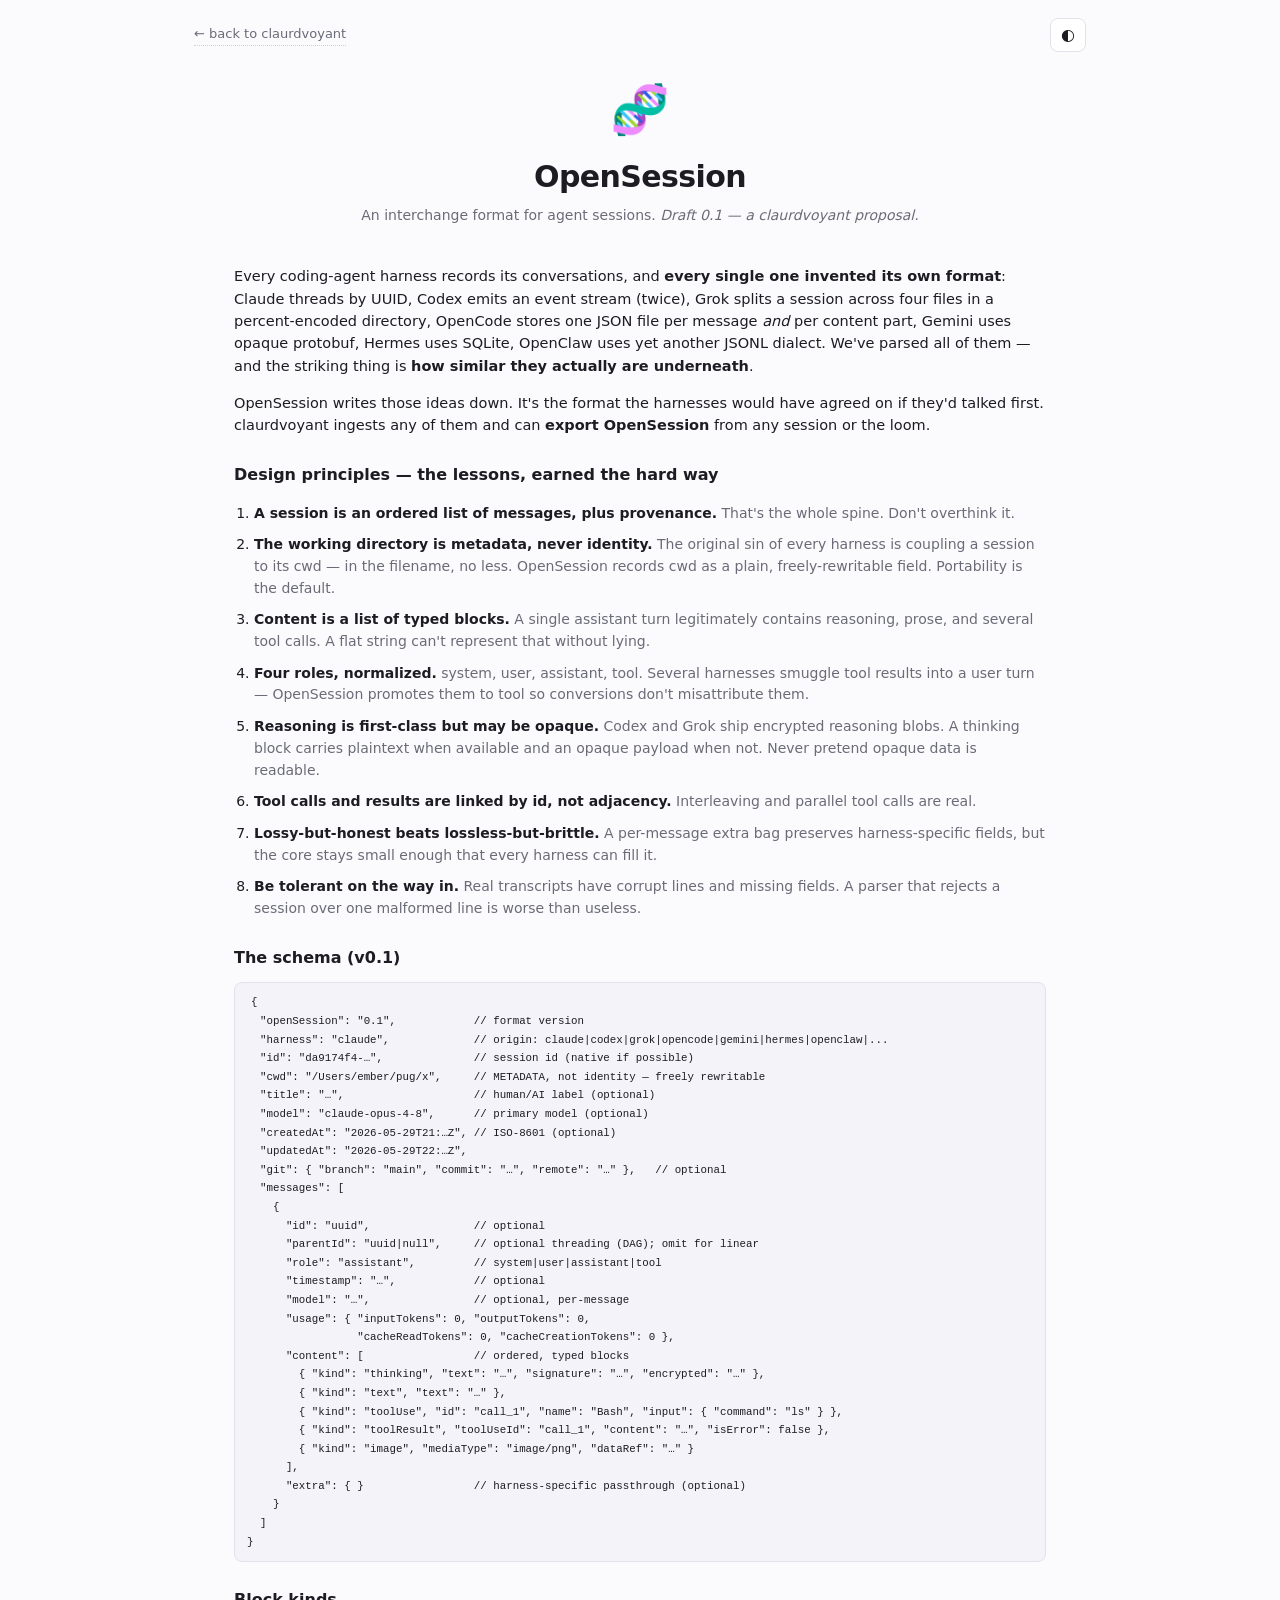
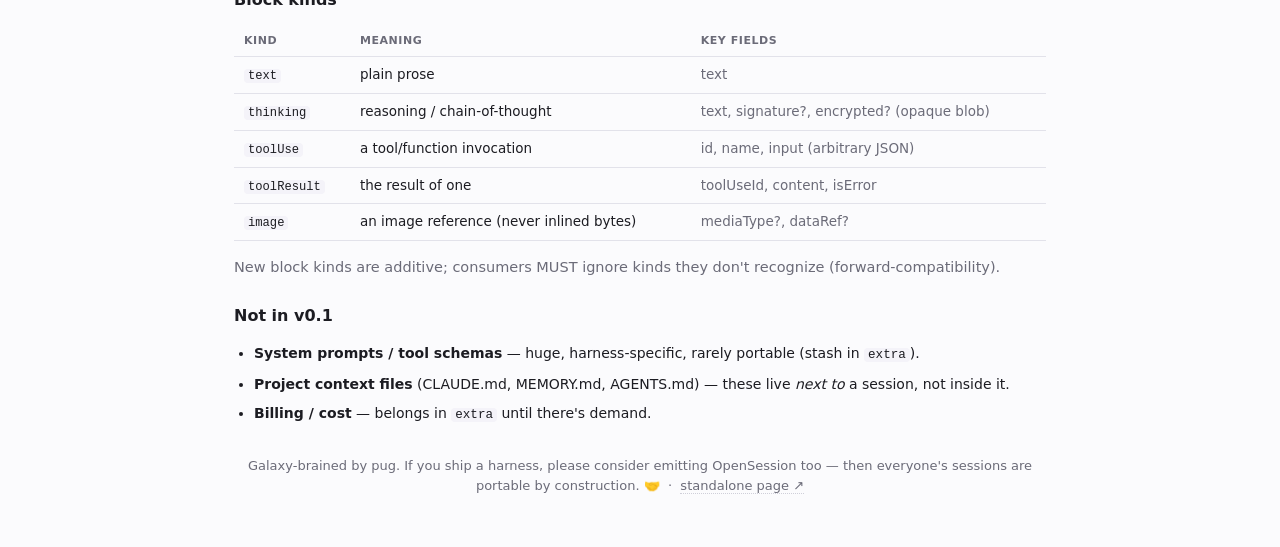
==== web/openSession.html @ a539dcb7 "feat: 13→ adapters (Kimi/Qwen/LM Studio), splice/loom, port-bulletproofing, board coordination, web " ====
<!doctype html>
<html lang="en" data-theme="auto">
<head>
  <meta charset="utf-8" />
  <meta name="viewport" content="width=device-width, initial-scale=1" />
  <title>OpenSession — an interchange format for agent sessions</title>
  <meta name="description" content="OpenSession: the format coding-agent harnesses would have agreed on if they'd talked first. A claurdvoyant proposal." />
  <link rel="stylesheet" href="./styles.css" />
  <link rel="icon" href="data:image/svg+xml,%3Csvg xmlns='http://www.w3.org/2000/svg' viewBox='0 0 100 100'%3E%3Ctext y='.9em' font-size='90'%3E%F0%9F%A7%AC%3C/text%3E%3C/svg%3E" />
  <style>
    body { padding: 0 16px; }
    .os-wrap { max-width: 900px; margin: 0 auto; }
    .os-nav { display: flex; align-items: center; justify-content: space-between; padding: 18px 4px 4px; }
    .os-nav a { color: var(--fg-muted); text-decoration: none; font-size: 13px; border-bottom: 1px dotted var(--border-strong); }
    .os-nav a:hover { color: var(--fg); }
  </style>
</head>
<body>
  <div class="os-wrap">
    <nav class="os-nav">
      <a href="./index.html">← back to claurdvoyant</a>
      <button type="button" class="theme-toggle" title="Toggle light / dark" aria-label="Toggle theme">◐</button>
    </nav>
    <cv-opensession></cv-opensession>
  </div>

  <script type="module">
    import "./components/cv-opensession.js";
    // Lightweight theme toggle mirroring the main app.
    const root = document.documentElement;
    const stored = localStorage.getItem("cv-theme");
    if (stored) root.setAttribute("data-theme", stored);
    document.querySelector(".theme-toggle")?.addEventListener("click", () => {
      const cur = root.getAttribute("data-theme");
      const next = cur === "dark" ? "light" : cur === "light" ? "auto" : "dark";
      root.setAttribute("data-theme", next);
      localStorage.setItem("cv-theme", next);
    });
  </script>
</body>
</html>
---- web/styles.css ----
/* claurdvoyant — lite, hand-written styles. No framework. Light + dark. */

:root {
  --bg: #fbfbfd;
  --bg-elev: #ffffff;
  --bg-sunk: #f1f1f5;
  --fg: #1c1c22;
  --fg-muted: #6b6b78;
  --border: #e2e2ea;
  --border-strong: #cfcfd9;
  --accent: #6d49d6;
  --accent-fg: #ffffff;
  --code-bg: #f4f3f9;
  --ok: #1f8a4c;
  --warn: #a96b00;
  --error: #c4341e;
  --error-bg: #fdecea;
  --thinking-bg: #f3effb;
  --shadow: 0 1px 2px rgba(20, 20, 40, 0.06), 0 4px 16px rgba(20, 20, 40, 0.05);
  --radius: 10px;
  --mono: ui-monospace, "SF Mono", "JetBrains Mono", "Fira Code", Menlo, Consolas, monospace;
  --sans: system-ui, -apple-system, "Segoe UI", Roboto, "Helvetica Neue", Arial, sans-serif;

  /* per-harness accent colors */
  --h-claude: #d97757;
  --h-codex: #10a37f;
  --h-grok: #1d9bf0;
  --h-opencode: #e0a93b;
  --h-gemini: #4285f4;
  --h-hermes: #9b59b6;
  --h-openclaw: #e0533d;
  --h-opensession: #6d49d6;
}

:root[data-theme="dark"] {
  --bg: #0f0f14;
  --bg-elev: #17171f;
  --bg-sunk: #1d1d27;
  --fg: #e8e8ef;
  --fg-muted: #9a9aab;
  --border: #2a2a36;
  --border-strong: #3a3a48;
  --accent: #9a78f0;
  --accent-fg: #14101f;
  --code-bg: #1a1a24;
  --ok: #4ed18a;
  --warn: #e0b15a;
  --error: #ef7b6a;
  --error-bg: #2c1715;
  --thinking-bg: #1c1830;
  --shadow: 0 1px 2px rgba(0, 0, 0, 0.4), 0 6px 24px rgba(0, 0, 0, 0.35);
}

@media (prefers-color-scheme: dark) {
  :root[data-theme="auto"] {
    --bg: #0f0f14;
    --bg-elev: #17171f;
    --bg-sunk: #1d1d27;
    --fg: #e8e8ef;
    --fg-muted: #9a9aab;
    --border: #2a2a36;
    --border-strong: #3a3a48;
    --accent: #9a78f0;
    --accent-fg: #14101f;
    --code-bg: #1a1a24;
    --ok: #4ed18a;
    --warn: #e0b15a;
    --error: #ef7b6a;
    --error-bg: #2c1715;
    --thinking-bg: #1c1830;
    --shadow: 0 1px 2px rgba(0, 0, 0, 0.4), 0 6px 24px rgba(0, 0, 0, 0.35);
  }
}

* { box-sizing: border-box; }

html, body { height: 100%; }

body {
  margin: 0;
  background: var(--bg);
  color: var(--fg);
  font-family: var(--sans);
  font-size: 15px;
  line-height: 1.55;
  -webkit-font-smoothing: antialiased;
}

.muted { color: var(--fg-muted); }

code, pre { font-family: var(--mono); }

button {
  font: inherit;
  cursor: pointer;
}

/* ---------- App shell ---------- */

cv-app {
  display: flex;
  flex-direction: column;
  min-height: 100vh;
  max-width: 1400px;
  margin: 0 auto;
  padding: 0 16px;
}

.app-header {
  display: flex;
  align-items: center;
  justify-content: space-between;
  gap: 16px;
  padding: 20px 4px 12px;
  flex-wrap: wrap;
}

.brand { display: flex; align-items: center; gap: 14px; }
.brand .logo { font-size: 34px; line-height: 1; filter: saturate(1.1); }
.brand h1 {
  margin: 0;
  font-size: 22px;
  letter-spacing: -0.01em;
  font-weight: 650;
}
.brand .tagline { margin: 2px 0 0; font-size: 13px; color: var(--fg-muted); }
.brand code { background: var(--code-bg); padding: 0 4px; border-radius: 4px; font-size: 0.9em; }

.header-actions { display: flex; align-items: center; gap: 10px; }
.theme-toggle {
  background: var(--bg-elev);
  border: 1px solid var(--border);
  border-radius: 8px;
  width: 36px; height: 34px;
  font-size: 16px;
  color: var(--fg);
}
.theme-toggle:hover { border-color: var(--border-strong); }
.repo-link {
  color: var(--fg-muted);
  text-decoration: none;
  font-size: 13px;
  border-bottom: 1px dotted var(--border-strong);
}
.repo-link:hover { color: var(--fg); }

/* ---------- Dropzone ---------- */

.dropzone {
  border: 1.5px dashed var(--border-strong);
  border-radius: var(--radius);
  background: var(--bg-elev);
  padding: 16px 18px;
  margin: 4px 4px 16px;
  transition: border-color 0.15s, background 0.15s;
  outline: none;
}
.dropzone:hover, .dropzone:focus-visible { border-color: var(--accent); }
.dropzone.drag {
  border-color: var(--accent);
  background: color-mix(in srgb, var(--accent) 8%, var(--bg-elev));
}
.dz-inner { display: flex; align-items: center; gap: 14px; }
.dz-glyph { font-size: 26px; }
.dz-text { display: flex; flex-direction: column; }
.dz-text strong { font-weight: 600; }
.dz-text code { background: var(--code-bg); padding: 0 4px; border-radius: 4px; font-size: 0.85em; }
.dz-status { font-size: 13px; margin-top: 8px; min-height: 1.2em; }
.dz-status.ok { color: var(--ok); }
.dz-status.warn { color: var(--warn); }
.dz-status.error { color: var(--error); }

/* ---------- Two-pane layout ---------- */

.layout {
  display: grid;
  grid-template-columns: minmax(280px, 360px) 1fr;
  gap: 16px;
  flex: 1;
  min-height: 0;
  padding-bottom: 12px;
}

.pane {
  background: var(--bg-elev);
  border: 1px solid var(--border);
  border-radius: var(--radius);
  box-shadow: var(--shadow);
  min-height: 0;
  overflow: auto;
}
.pane-list { padding: 12px; }
.pane-transcript { padding: 0; }

.back-btn {
  display: none;
  width: 100%;
  text-align: left;
  background: var(--bg-sunk);
  border: none;
  border-bottom: 1px solid var(--border);
  color: var(--accent);
  font-size: 13px;
  font-weight: 600;
  padding: 10px 16px;
  position: sticky;
  top: 0;
  z-index: 2;
}

/* ---------- Session list ---------- */

.list-controls { position: sticky; top: 0; background: var(--bg-elev); padding-bottom: 10px; z-index: 1; }
.search {
  width: 100%;
  padding: 9px 12px;
  border: 1px solid var(--border);
  border-radius: 8px;
  background: var(--bg-sunk);
  color: var(--fg);
  font-size: 14px;
}
.search:focus { outline: 2px solid color-mix(in srgb, var(--accent) 50%, transparent); border-color: var(--accent); }

.control-row { display: flex; align-items: center; justify-content: space-between; gap: 8px; margin-top: 10px; flex-wrap: wrap; }
.chips { display: flex; flex-wrap: wrap; gap: 6px; }
.chip {
  border: 1px solid var(--border);
  background: var(--bg-sunk);
  color: var(--fg-muted);
  border-radius: 999px;
  padding: 3px 10px;
  font-size: 12px;
}
.chip:hover { border-color: var(--border-strong); color: var(--fg); }
.chip.on { background: var(--accent); color: var(--accent-fg); border-color: var(--accent); }

.sort { display: flex; align-items: center; gap: 6px; font-size: 12px; }
.sort select {
  font: inherit; font-size: 12px;
  background: var(--bg-sunk);
  color: var(--fg);
  border: 1px solid var(--border);
  border-radius: 7px;
  padding: 4px 6px;
}

.list-count { font-size: 12px; margin: 4px 2px 8px; }

.session-rows { list-style: none; margin: 0; padding: 0; display: flex; flex-direction: column; gap: 6px; }
.session-row {
  border: 1px solid var(--border);
  border-radius: 9px;
  padding: 9px 11px;
  cursor: pointer;
  transition: border-color 0.12s, background 0.12s;
  outline: none;
}
.session-row:hover { border-color: var(--border-strong); background: var(--bg-sunk); }
.session-row:focus-visible { border-color: var(--accent); }
.session-row.selected {
  border-color: var(--accent);
  background: color-mix(in srgb, var(--accent) 10%, var(--bg-elev));
}
.row-top { display: flex; align-items: center; gap: 8px; }
.row-title { font-weight: 550; font-size: 14px; overflow: hidden; text-overflow: ellipsis; white-space: nowrap; }
.row-meta { display: flex; flex-wrap: wrap; gap: 4px 10px; font-size: 12px; margin-top: 5px; }
.row-cwd { font-family: var(--mono); font-size: 11.5px; overflow: hidden; text-overflow: ellipsis; white-space: nowrap; max-width: 100%; }
.empty { padding: 16px 4px; font-size: 13px; }

/* ---------- Harness badge ---------- */

.cv-badge {
  display: inline-flex;
  align-items: center;
  font-size: 11px;
  font-weight: 650;
  letter-spacing: 0.02em;
  padding: 2px 8px;
  border-radius: 999px;
  color: #fff;
  background: var(--fg-muted);
  text-transform: none;
  white-space: nowrap;
  flex: none;
}
.cv-badge[data-harness="claude"]   { background: var(--h-claude); }
.cv-badge[data-harness="codex"]    { background: var(--h-codex); }
.cv-badge[data-harness="grok"]     { background: var(--h-grok); }
.cv-badge[data-harness="opencode"] { background: var(--h-opencode); color: #2a2000; }
.cv-badge[data-harness="gemini"]   { background: var(--h-gemini); }
.cv-badge[data-harness="hermes"]   { background: var(--h-hermes); }
.cv-badge[data-harness="openclaw"] { background: var(--h-openclaw); }
.cv-badge[data-harness="opensession"] { background: var(--h-opensession); }

/* ---------- Transcript ---------- */

.transcript-empty { padding: 48px 24px; text-align: center; }

.transcript-header {
  position: sticky; top: 0;
  background: var(--bg-elev);
  border-bottom: 1px solid var(--border);
  padding: 16px 20px 12px;
  z-index: 1;
}
.th-title { display: flex; align-items: center; gap: 10px; }
.th-title h2 { margin: 0; font-size: 18px; font-weight: 600; letter-spacing: -0.01em; }
.th-meta { display: flex; flex-wrap: wrap; gap: 6px 14px; margin-top: 10px; font-size: 12.5px; }
.kv { color: var(--fg); }
.kv .k { color: var(--fg-muted); margin-right: 5px; text-transform: uppercase; font-size: 10px; letter-spacing: 0.06em; }
.th-source { font-family: var(--mono); font-size: 11.5px; margin-top: 8px; word-break: break-all; }

.turns { padding: 16px 20px 28px; display: flex; flex-direction: column; gap: 18px; }

.turn { border-left: 3px solid var(--border-strong); padding-left: 14px; }
.turn-user { border-left-color: var(--accent); }
.turn-assistant { border-left-color: var(--h-codex); }
.turn-system { border-left-color: var(--fg-muted); }
.turn-tool { border-left-color: var(--warn); }

.turn-head { display: flex; align-items: baseline; gap: 10px; flex-wrap: wrap; margin-bottom: 6px; }
.turn-role { font-weight: 650; font-size: 13px; text-transform: uppercase; letter-spacing: 0.04em; }
.turn-user .turn-role { color: var(--accent); }
.turn-assistant .turn-role { color: var(--h-codex); }
.turn-tool .turn-role { color: var(--warn); }
.turn-model { font-size: 11.5px; color: var(--fg-muted); font-family: var(--mono); }
.turn-when, .turn-usage { font-size: 11.5px; }

.turn-body { display: flex; flex-direction: column; gap: 10px; }
.block { font-size: 14.5px; }
.block-text { white-space: normal; word-wrap: break-word; overflow-wrap: anywhere; }
.block-empty { font-size: 13px; }

.block-text code.inline, .thinking-body code.inline {
  background: var(--code-bg);
  padding: 1px 5px;
  border-radius: 4px;
  font-size: 0.88em;
}

pre {
  background: var(--code-bg);
  border: 1px solid var(--border);
  border-radius: 8px;
  padding: 10px 12px;
  margin: 0;
  overflow: auto;
  font-size: 12.5px;
  line-height: 1.5;
}
pre code { background: none; padding: 0; }
.code-fence[data-lang]::before {
  content: attr(data-lang);
  display: block;
  font-size: 10px;
  color: var(--fg-muted);
  text-transform: uppercase;
  letter-spacing: 0.06em;
  margin-bottom: 6px;
}

/* Thinking (collapsible) */
.thinking {
  background: var(--thinking-bg);
  border: 1px solid var(--border);
  border-radius: 8px;
  padding: 0;
}
.thinking > summary {
  cursor: pointer;
  padding: 8px 12px;
  font-size: 12.5px;
  font-weight: 600;
  color: var(--fg-muted);
  list-style: none;
  user-select: none;
}
.thinking > summary::before { content: "▸ "; }
.thinking[open] > summary::before { content: "▾ "; }
.thinking-body { padding: 0 12px 12px; font-size: 13.5px; color: var(--fg); opacity: 0.9; white-space: normal; overflow-wrap: anywhere; }

/* Tool blocks */
.block-label {
  display: flex; align-items: center; gap: 8px;
  font-size: 11.5px; font-family: var(--mono); color: var(--fg-muted);
  margin-bottom: 5px;
}
.tool-glyph { font-size: 12px; }
.tool-name { color: var(--accent); font-weight: 600; }
.tool-result.is-error .block-label { color: var(--error); }
.tool-result.is-error pre { background: var(--error-bg); border-color: color-mix(in srgb, var(--error) 40%, var(--border)); }
.copy-btn {
  margin-left: auto;
  background: transparent;
  border: 1px solid var(--border);
  color: var(--fg-muted);
  border-radius: 6px;
  padding: 1px 7px;
  font-size: 10.5px;
  font-family: var(--mono);
}
.copy-btn:hover { color: var(--fg); border-color: var(--border-strong); }

/* Image placeholder */
.image-placeholder {
  display: flex; align-items: center; gap: 12px;
  border: 1px dashed var(--border-strong);
  border-radius: 8px;
  padding: 12px 14px;
  background: var(--bg-sunk);
}
.image-glyph { font-size: 24px; }
.image-type { font-size: 12px; font-family: var(--mono); }
.image-ref { font-size: 11px; font-family: var(--mono); }

/* ---------- Footer ---------- */

.app-footer { padding: 14px 4px 22px; font-size: 12px; text-align: center; }

/* ---------- Source chips (dropzone) ---------- */
.dz-sources { display: flex; flex-wrap: wrap; gap: 6px; margin-left: auto; }
.src-chip {
  font-size: 11.5px; font-family: var(--mono);
  background: var(--bg-sunk); border: 1px solid var(--border);
  border-radius: 999px; padding: 2px 9px; color: var(--fg-muted);
  max-width: 220px; overflow: hidden; text-overflow: ellipsis; white-space: nowrap;
}
.src-chip b { color: var(--accent); }

/* ---------- View tabs ---------- */
.view-tabs {
  display: flex; gap: 4px; flex-wrap: wrap;
  margin: 0 4px 14px; padding-bottom: 0;
  border-bottom: 1px solid var(--border);
}
.view-tab {
  display: inline-flex; align-items: center; gap: 6px;
  background: transparent; border: none;
  border-bottom: 2px solid transparent;
  color: var(--fg-muted); font-size: 14px; font-weight: 550;
  padding: 9px 14px; margin-bottom: -1px;
  border-radius: 8px 8px 0 0;
}
.view-tab:hover { color: var(--fg); background: var(--bg-sunk); }
.view-tab.on { color: var(--accent); border-bottom-color: var(--accent); }
.view-tab .vt-glyph { font-size: 14px; }

.view-host { flex: 1; min-height: 0; display: flex; flex-direction: column; }
.view-empty { padding: 48px 24px; text-align: center; }
.view-head { display: flex; align-items: baseline; gap: 12px; flex-wrap: wrap; margin: 0 4px 14px; }
.view-head h2 { margin: 0; font-size: 19px; font-weight: 650; letter-spacing: -0.01em; }

/* Shared small buttons */
.mini-btn {
  background: var(--bg-elev); border: 1px solid var(--border);
  color: var(--fg-muted); border-radius: 7px; padding: 3px 9px;
  font-size: 12px;
}
.mini-btn:hover:not(:disabled) { color: var(--fg); border-color: var(--border-strong); }
.mini-btn:disabled { opacity: 0.4; cursor: default; }
.btn-accent {
  background: var(--accent); color: var(--accent-fg);
  border: 1px solid var(--accent); border-radius: 7px;
  padding: 4px 11px; font-size: 12.5px; font-weight: 600;
}
.btn-accent:hover:not(:disabled) { filter: brightness(1.06); }
.btn-accent:disabled { opacity: 0.45; cursor: default; }

/* ---------- Transcript: header actions, file blocks, tool extras ---------- */
.th-actions { display: flex; gap: 6px; margin-left: auto; }
.pick-btn {
  margin-left: auto; background: var(--accent); color: var(--accent-fg);
  border: none; border-radius: 6px; padding: 2px 8px; font-size: 11px; font-weight: 650;
}
.pick-btn:hover { filter: brightness(1.08); }

.tool-summary {
  cursor: pointer; padding: 8px 10px; font-size: 12px; font-family: var(--mono);
  color: var(--fg-muted); list-style: none; user-select: none;
  background: var(--bg-sunk); border-radius: 8px;
}
.tool-summary::before { content: "▸ "; }
details[open] > .tool-summary::before { content: "▾ "; }
details.tool-use > .tool-summary, details.tool-result > .tool-summary { border: 1px solid var(--border); }
details.tool-use[open], details.tool-result[open] { display: flex; flex-direction: column; gap: 8px; }
.tool-status {
  font-size: 10.5px; font-family: var(--mono); text-transform: uppercase;
  letter-spacing: 0.04em; padding: 1px 6px; border-radius: 4px;
  background: color-mix(in srgb, var(--ok) 18%, var(--bg-sunk)); color: var(--ok);
}
.tool-details { margin-top: 4px; }
.tool-details > summary { cursor: pointer; font-size: 11px; }
.opaque-blob { font-family: var(--mono); font-size: 12px; opacity: 0.7; }
.thinking-body .sig { margin-top: 6px; font-size: 10.5px; font-family: var(--mono); }
.unknown-block { font-family: var(--mono); font-size: 12.5px; }
.unknown-block summary { cursor: pointer; }

.file-card {
  display: flex; align-items: center; gap: 12px;
  border: 1px solid var(--border); border-radius: 8px;
  padding: 10px 12px; background: var(--bg-sunk);
}
.file-glyph { font-size: 22px; }
.file-path { font-family: var(--mono); font-size: 12.5px; word-break: break-all; }
.file-type { font-size: 11px; font-family: var(--mono); }

/* ---------- Timeline ---------- */
.timeline { padding: 0 4px 24px; }
.tl-day { margin-bottom: 18px; }
.tl-day-label {
  position: sticky; top: 0; z-index: 1;
  font-size: 12px; font-weight: 650; letter-spacing: 0.02em;
  color: var(--fg-muted); background: var(--bg);
  padding: 6px 2px; border-bottom: 1px solid var(--border); margin-bottom: 8px;
}
.tl-items { display: flex; flex-direction: column; gap: 4px; padding-left: 6px; border-left: 2px solid var(--border); }
.tl-node {
  display: flex; align-items: center; gap: 10px;
  padding: 7px 10px; border-radius: 8px; cursor: pointer;
  border: 1px solid transparent; outline: none; position: relative;
}
.tl-node:hover { background: var(--bg-sunk); border-color: var(--border); }
.tl-node:focus-visible { border-color: var(--accent); }
.tl-dot { width: 9px; height: 9px; border-radius: 50%; flex: none; margin-left: -16px; box-shadow: 0 0 0 3px var(--bg); }
.tl-time { font-size: 11.5px; font-family: var(--mono); width: 48px; flex: none; }
.tl-title { font-weight: 550; font-size: 14px; overflow: hidden; text-overflow: ellipsis; white-space: nowrap; }
.tl-meta { font-size: 11.5px; margin-left: auto; white-space: nowrap; }

/* ---------- Stats ---------- */
.stat-grid {
  display: grid; grid-template-columns: repeat(auto-fit, minmax(130px, 1fr));
  gap: 10px; margin: 0 4px 20px;
}
.stat-card {
  background: var(--bg-elev); border: 1px solid var(--border);
  border-radius: var(--radius); padding: 14px 16px; box-shadow: var(--shadow);
}
.stat-num { font-size: 26px; font-weight: 700; letter-spacing: -0.02em; }
.stat-label { font-size: 12px; margin-top: 2px; }
.stat-cols { display: grid; grid-template-columns: repeat(auto-fit, minmax(280px, 1fr)); gap: 14px; margin: 0 4px 18px; }
.stat-block {
  background: var(--bg-elev); border: 1px solid var(--border);
  border-radius: var(--radius); padding: 14px 16px; box-shadow: var(--shadow); margin: 0 4px 14px;
}
.stat-cols .stat-block { margin: 0; }
.stat-block h3 { margin: 0 0 12px; font-size: 13px; font-weight: 650; color: var(--fg-muted); text-transform: uppercase; letter-spacing: 0.04em; }
.bars { display: flex; flex-direction: column; gap: 8px; }
.bar-row { display: grid; grid-template-columns: 100px 1fr 40px; align-items: center; gap: 8px; }
.bar-label { font-size: 12.5px; overflow: hidden; text-overflow: ellipsis; white-space: nowrap; }
.bar-track { height: 12px; background: var(--bg-sunk); border-radius: 6px; overflow: hidden; }
.bar-fill { display: block; height: 100%; border-radius: 6px; min-width: 2px; transition: width 0.3s; }
.bar-val { font-size: 12px; text-align: right; font-variant-numeric: tabular-nums; }
.cwd-list { list-style: none; margin: 0; padding: 0; display: flex; flex-direction: column; gap: 6px; }
.cwd-list li { display: flex; justify-content: space-between; gap: 10px; font-size: 12.5px; }
.cwd-path { font-family: var(--mono); overflow: hidden; text-overflow: ellipsis; white-space: nowrap; }
.cwd-count { font-variant-numeric: tabular-nums; }
.spark { width: 100%; height: 80px; display: block; }

/* ---------- Compare ---------- */
.cmp-pickers { display: flex; align-items: center; gap: 10px; margin: 0 4px 14px; flex-wrap: wrap; }
.cmp-pick { display: flex; align-items: center; gap: 6px; font-size: 12px; font-weight: 650; color: var(--fg-muted); }
.cmp-pick select {
  font: inherit; font-size: 13px; max-width: 260px;
  background: var(--bg-sunk); color: var(--fg);
  border: 1px solid var(--border); border-radius: 7px; padding: 5px 8px;
}
.cmp-grid { margin: 0 4px; }
.cmp-heads, .cmp-row { display: grid; grid-template-columns: 1fr 28px 1fr; gap: 0; }
.cmp-heads { position: sticky; top: 0; z-index: 1; background: var(--bg); padding: 8px 0; margin-bottom: 6px; border-bottom: 1px solid var(--border); }
.cmp-col-head { display: flex; align-items: center; gap: 8px; padding: 0 10px; }
.cmp-col-title { font-weight: 650; font-size: 14px; overflow: hidden; text-overflow: ellipsis; white-space: nowrap; }
.cmp-row { align-items: stretch; }
.cmp-cell { padding: 6px; min-width: 0; }
.cmp-gutter { display: flex; align-items: center; justify-content: center; color: var(--fg-muted); font-family: var(--mono); }
.cmp-msg { border: 1px solid var(--border); border-radius: 8px; padding: 8px 10px; background: var(--bg-elev); height: 100%; }
.cmp-msg-head { display: flex; gap: 8px; align-items: baseline; font-size: 11px; margin-bottom: 5px; }
.cmp-text { font-size: 13.5px; white-space: pre-wrap; overflow-wrap: anywhere; }
.cmp-think, .cmp-tool { font-size: 12.5px; margin-top: 4px; overflow-wrap: anywhere; }
.cmp-absent { padding: 8px; font-style: italic; }
.cmp-row.cmp-same .cmp-cell .cmp-msg { opacity: 0.72; }
.cmp-row.cmp-diff .cmp-cell { background: color-mix(in srgb, var(--warn) 8%, transparent); }
.cmp-row.cmp-diff .cmp-msg { border-color: color-mix(in srgb, var(--warn) 45%, var(--border)); }
.cmp-row.cmp-only-a .cmp-cell:first-child, .cmp-row.cmp-only-b .cmp-cell:last-child { background: color-mix(in srgb, var(--accent) 8%, transparent); }

/* ---------- Loom ---------- */
.loom-grid {
  display: grid; grid-template-columns: 1fr 0.9fr 1fr; gap: 12px;
  min-height: 0; flex: 1; padding: 0 4px 16px;
}
.loom-source, .loom-lane, .loom-preview {
  background: var(--bg-elev); border: 1px solid var(--border);
  border-radius: var(--radius); box-shadow: var(--shadow);
  display: flex; flex-direction: column; min-height: 0; overflow: hidden;
}
.loom-pane-head {
  display: flex; align-items: center; gap: 10px; justify-content: space-between;
  padding: 10px 12px; border-bottom: 1px solid var(--border); background: var(--bg-sunk);
  font-size: 13px;
}
.loom-pane-head select {
  font: inherit; font-size: 12px; max-width: 180px;
  background: var(--bg-elev); color: var(--fg);
  border: 1px solid var(--border); border-radius: 7px; padding: 4px 6px;
}
.loom-source-body, .loom-preview-body { overflow: auto; min-height: 0; flex: 1; }
.loom-source-body .transcript-header, .loom-preview-body .transcript-header { padding: 12px 14px 8px; }
.loom-source-body .turns, .loom-preview-body .turns { padding: 12px 14px 20px; gap: 12px; }

.loom-lane { min-height: 0; }
.loom-title-row { padding: 10px 12px 0; }
.loom-title {
  width: 100%; padding: 7px 10px; font-size: 13px;
  background: var(--bg-sunk); color: var(--fg);
  border: 1px solid var(--border); border-radius: 7px;
}
.lane-list { list-style: none; margin: 0; padding: 10px 12px; display: flex; flex-direction: column; gap: 7px; overflow: auto; flex: 1; min-height: 0; }
.lane-empty { padding: 24px 8px; text-align: center; font-size: 13px; }
.lane-item {
  display: grid; grid-template-columns: 16px 1fr auto; align-items: center; gap: 8px;
  border: 1px solid var(--border); border-left: 3px solid var(--border-strong);
  border-radius: 8px; padding: 7px 9px; background: var(--bg-elev);
}
.lane-item.dragging { opacity: 0.4; }
.lane-item.drop-target { border-color: var(--accent); box-shadow: 0 0 0 2px color-mix(in srgb, var(--accent) 30%, transparent); }
.lane-role-user { border-left-color: var(--accent); }
.lane-role-assistant { border-left-color: var(--h-codex); }
.lane-role-system { border-left-color: var(--fg-muted); }
.lane-role-tool { border-left-color: var(--warn); }
.lane-grip { cursor: grab; color: var(--fg-muted); font-size: 12px; user-select: none; }
.lane-body { min-width: 0; }
.lane-head { display: flex; align-items: center; gap: 7px; }
.lane-head .turn-role { font-size: 11px; }
.lane-from { font-size: 11px; max-width: 120px; overflow: hidden; text-overflow: ellipsis; white-space: nowrap; }
.lane-preview { font-size: 12px; margin-top: 3px; overflow: hidden; text-overflow: ellipsis; white-space: nowrap; }
.lane-ctrls { display: flex; gap: 2px; }
.lane-btn { background: transparent; border: 1px solid transparent; border-radius: 5px; color: var(--fg-muted); padding: 2px 5px; font-size: 11px; }
.lane-btn:hover:not(:disabled) { color: var(--fg); border-color: var(--border); background: var(--bg-sunk); }
.lane-btn:disabled { opacity: 0.3; cursor: default; }
.lane-rm:hover { color: var(--error); }
.loom-actions { display: flex; gap: 8px; align-items: center; padding: 10px 12px; border-top: 1px solid var(--border); flex-wrap: wrap; }
.loom-preview-body .transcript-empty { padding: 32px 16px; }

/* ---------- OpenSession page ---------- */
.os-page { max-width: 820px; margin: 0 auto; padding: 0 4px 40px; }
.os-hero { text-align: center; padding: 16px 0 24px; }
.os-emoji { font-size: 48px; }
.os-hero h2 { margin: 8px 0 4px; font-size: 30px; font-weight: 700; letter-spacing: -0.02em; }
.os-sub { color: var(--fg-muted); font-size: 14px; margin: 0; }
.os-intro p, .os-section p { font-size: 14.5px; }
.os-section { margin: 26px 0; }
.os-section h3 { font-size: 16px; font-weight: 650; margin: 0 0 12px; }
.os-principles { padding-left: 20px; display: flex; flex-direction: column; gap: 10px; }
.os-principles li { font-size: 14px; }
.os-schema { font-size: 12px; line-height: 1.55; max-height: none; }
.os-table { width: 100%; border-collapse: collapse; font-size: 13.5px; }
.os-table th, .os-table td { text-align: left; padding: 7px 10px; border-bottom: 1px solid var(--border); vertical-align: top; }
.os-table th { font-size: 11px; text-transform: uppercase; letter-spacing: 0.05em; color: var(--fg-muted); }
.os-table code { background: var(--code-bg); padding: 1px 6px; border-radius: 4px; }
.os-list { padding-left: 20px; display: flex; flex-direction: column; gap: 8px; font-size: 14px; }
.os-list code, .os-intro code, .os-section code { background: var(--code-bg); padding: 0 4px; border-radius: 4px; font-size: 0.9em; }
.os-foot { text-align: center; margin-top: 30px; font-size: 13px; }

/* ---------- Responsive ---------- */

@media (max-width: 980px) {
  .loom-grid { grid-template-columns: 1fr; }
  .loom-source-body, .loom-preview-body { max-height: 360px; }
}

@media (max-width: 820px) {
  .layout { grid-template-columns: 1fr; }
  cv-app { padding: 0 10px; }
  /* On narrow screens, when a transcript is shown, hide the list to focus. */
  .layout.show-transcript .pane-list { display: none; }
  .layout .pane-transcript { display: none; }
  .layout.show-transcript .pane-transcript { display: block; }
  .layout:not(.show-transcript) .pane-transcript { display: none; }
  .back-btn { display: block; }
  .cmp-heads, .cmp-row { grid-template-columns: 1fr; }
  .cmp-gutter { display: none; }
  .cmp-row .cmp-cell:first-child { border-bottom: 1px dashed var(--border); }
  .dz-sources { margin-left: 0; width: 100%; }
}

@media (min-width: 821px) {
  .layout { height: calc(100vh - 280px); min-height: 420px; }
  .loom-grid { height: calc(100vh - 300px); min-height: 460px; }
}
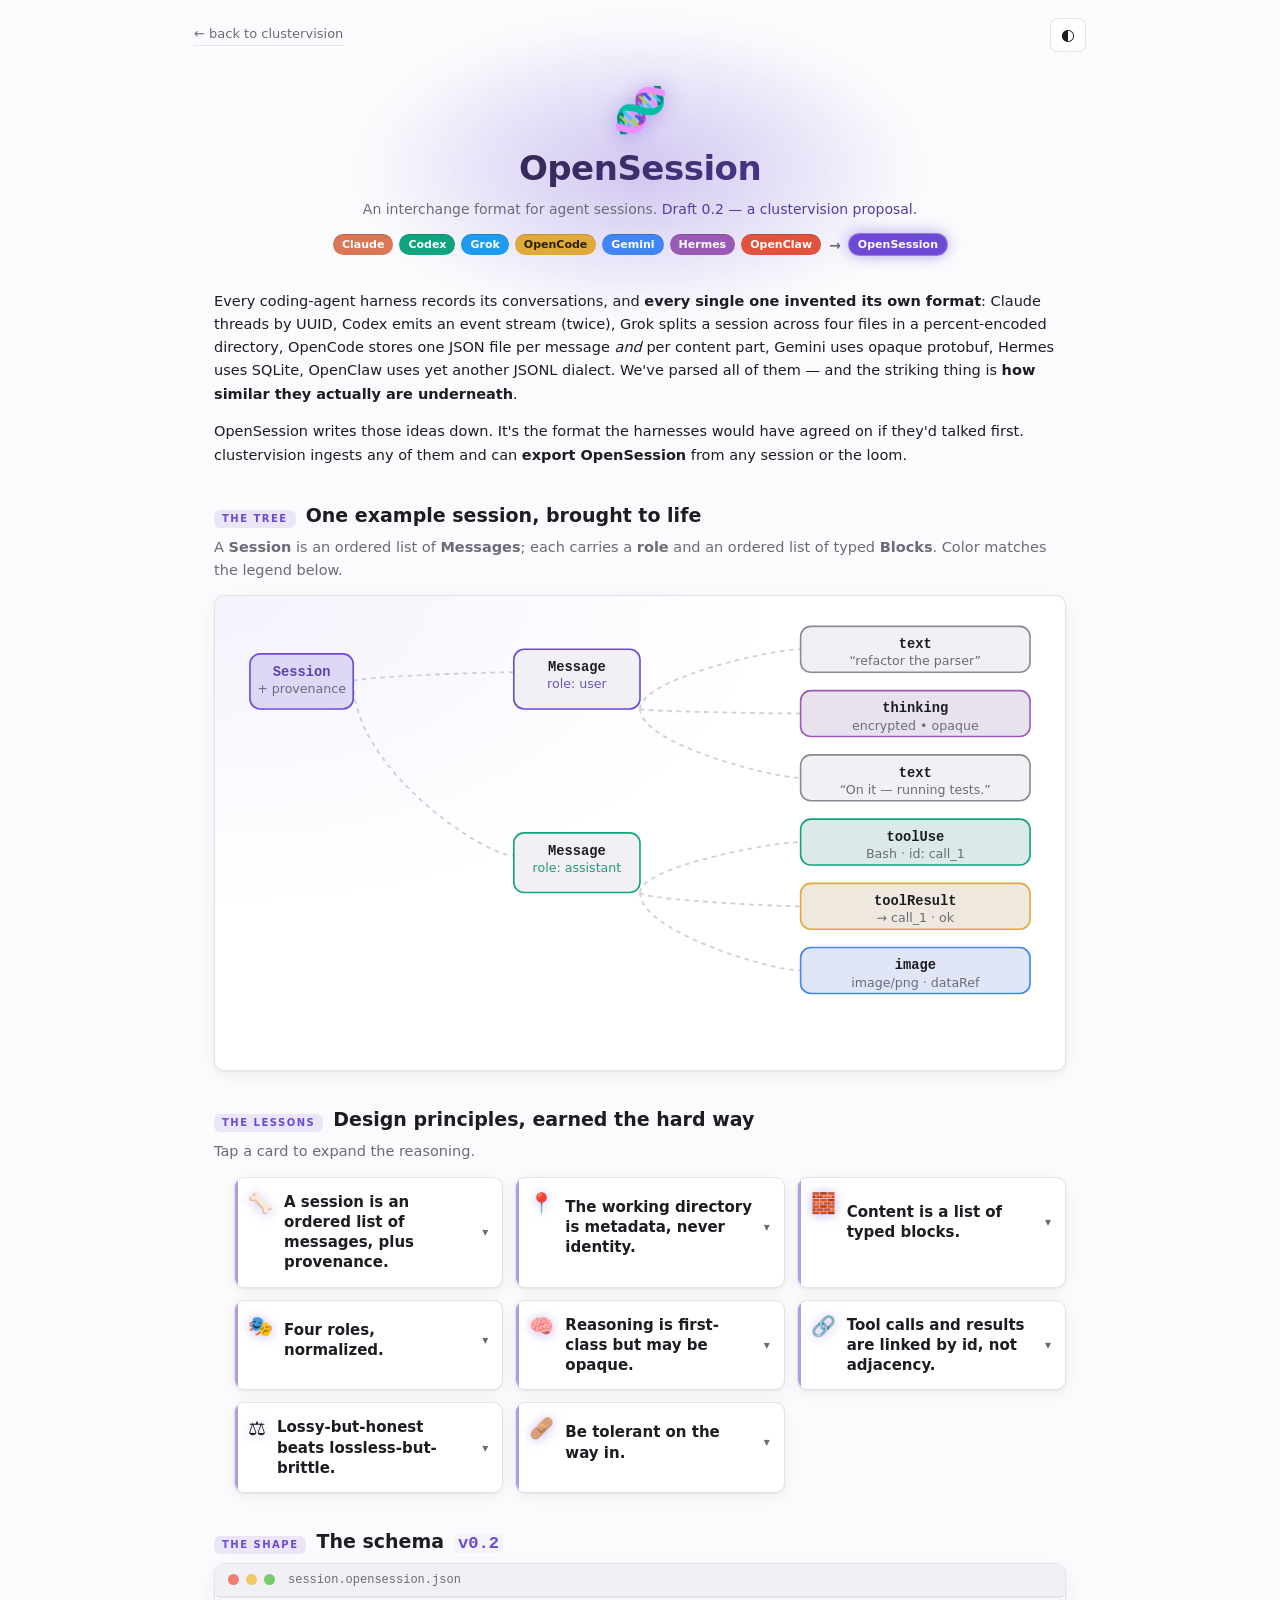
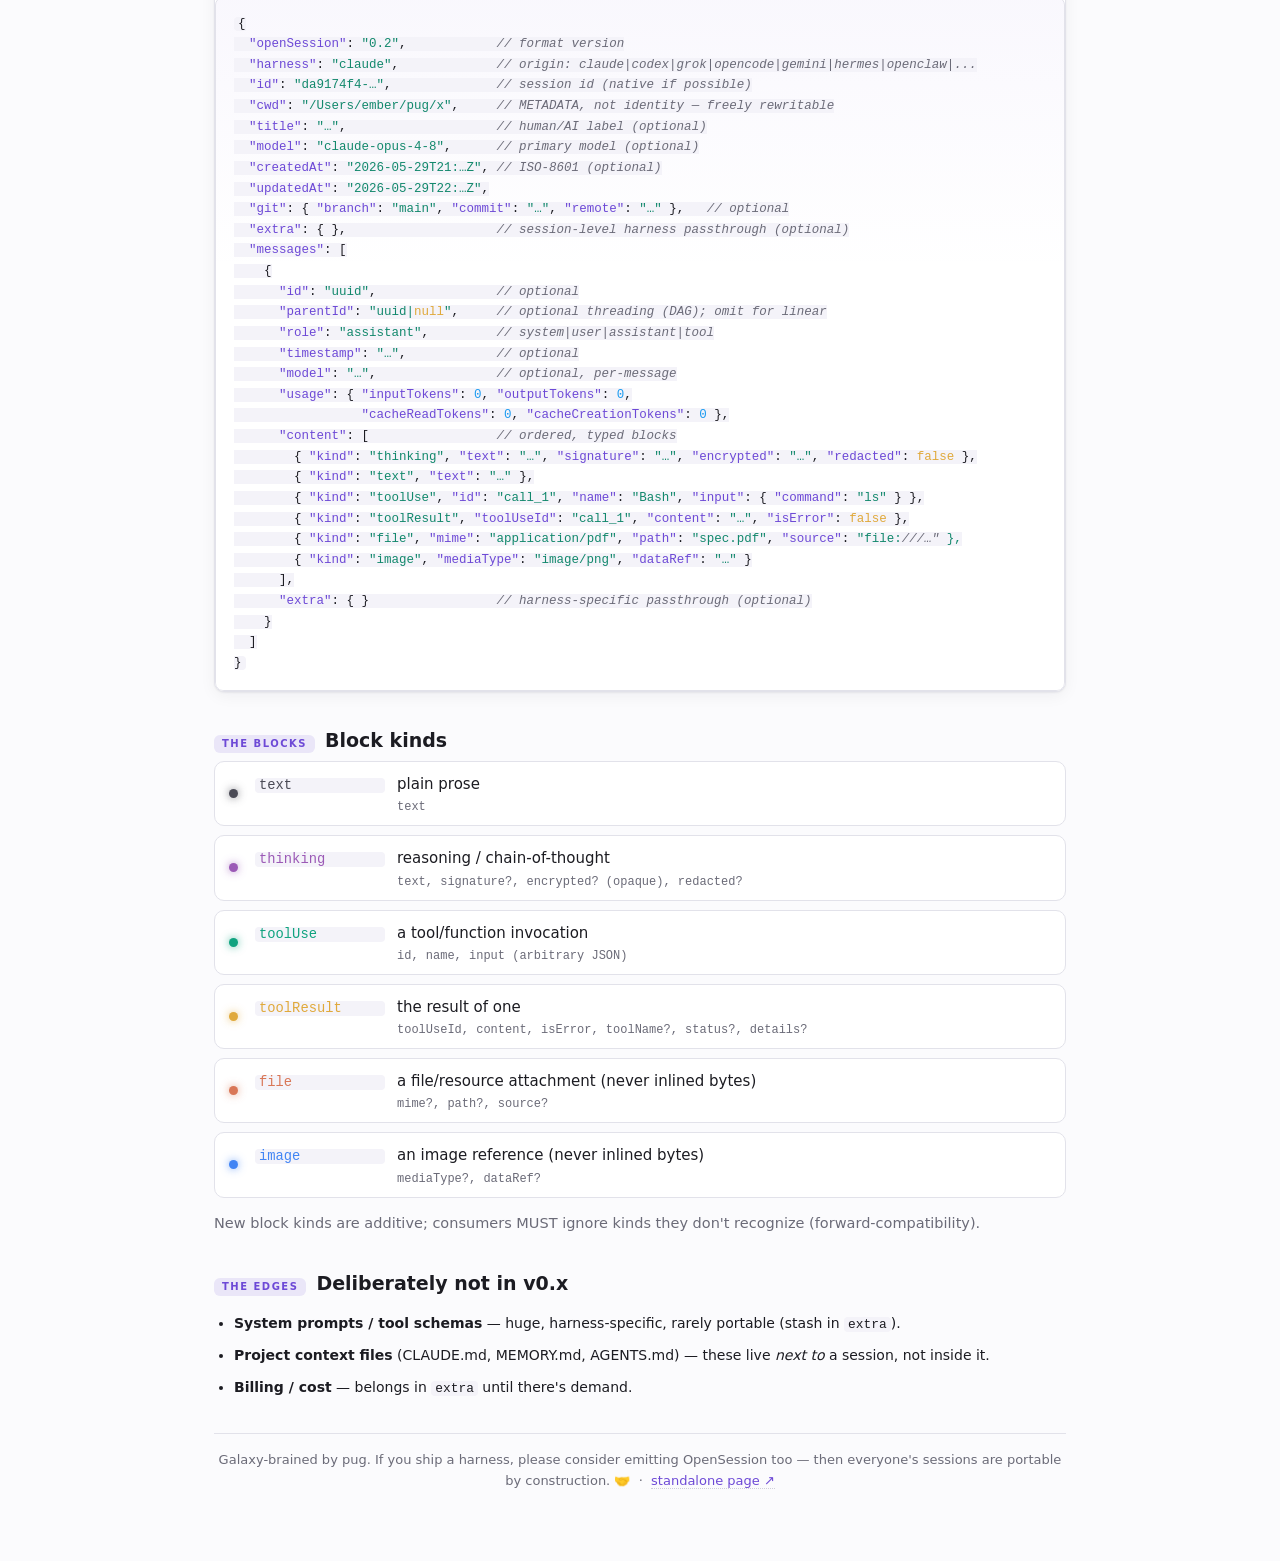
==== commit 63076d52: "chore: rename claurdvoyant -> ClusterVision (binary stays `cv`) The old name was Claude wordplay: tr" ====
--- a/web/openSession.html
+++ b/web/openSession.html
@@ -4,7 +4,7 @@
   <meta charset="utf-8" />
   <meta name="viewport" content="width=device-width, initial-scale=1" />
   <title>OpenSession — an interchange format for agent sessions</title>
-  <meta name="description" content="OpenSession: the format coding-agent harnesses would have agreed on if they'd talked first. A claurdvoyant proposal." />
+  <meta name="description" content="OpenSession: the format coding-agent harnesses would have agreed on if they'd talked first. A clustervision proposal." />
   <link rel="stylesheet" href="./styles.css" />
   <link rel="icon" href="data:image/svg+xml,%3Csvg xmlns='http://www.w3.org/2000/svg' viewBox='0 0 100 100'%3E%3Ctext y='.9em' font-size='90'%3E%F0%9F%A7%AC%3C/text%3E%3C/svg%3E" />
   <style>
@@ -18,7 +18,7 @@
 <body>
   <div class="os-wrap">
     <nav class="os-nav">
-      <a href="./index.html">← back to claurdvoyant</a>
+      <a href="./index.html">← back to clustervision</a>
       <button type="button" class="theme-toggle" title="Toggle light / dark" aria-label="Toggle theme">◐</button>
     </nav>
     <cv-opensession></cv-opensession>
--- a/web/styles.css
+++ b/web/styles.css
@@ -1,4 +1,4 @@
-/* claurdvoyant — lite, hand-written styles. No framework. Light + dark. */
+/* clustervision — lite, hand-written styles. No framework. Light + dark. */
 
 :root {
   --bg: #fbfbfd;
@@ -74,6 +74,10 @@
 
 * { box-sizing: border-box; }
 
+/* The `hidden` attribute must always hide — author `display:flex/grid/block` on a class otherwise
+   wins over the UA `[hidden]{display:none}` rule, so toggling `.hidden` silently does nothing. */
+[hidden] { display: none !important; }
+
 html, body { height: 100%; }
 
 body {
@@ -127,7 +131,7 @@
 .brand code { background: var(--code-bg); padding: 0 4px; border-radius: 4px; font-size: 0.9em; }
 
 .header-actions { display: flex; align-items: center; gap: 10px; }
-.theme-toggle {
+.icon-btn, .theme-toggle {
   background: var(--bg-elev);
   border: 1px solid var(--border);
   border-radius: 8px;
@@ -135,7 +139,8 @@
   font-size: 16px;
   color: var(--fg);
 }
-.theme-toggle:hover { border-color: var(--border-strong); }
+.icon-btn:hover, .theme-toggle:hover { border-color: var(--border-strong); color: var(--fg); }
+.help-btn { font-weight: 700; }
 .repo-link {
   color: var(--fg-muted);
   text-decoration: none;
@@ -255,6 +260,9 @@
   cursor: pointer;
   transition: border-color 0.12s, background 0.12s;
   outline: none;
+  /* Skip layout/paint for off-screen rows so a 2000+ session list stays smooth. */
+  content-visibility: auto;
+  contain-intrinsic-size: auto 58px;
 }
 .session-row:hover { border-color: var(--border-strong); background: var(--bg-sunk); }
 .session-row:focus-visible { border-color: var(--accent); }
@@ -313,7 +321,13 @@
 
 .turns { padding: 16px 20px 28px; display: flex; flex-direction: column; gap: 18px; }
 
-.turn { border-left: 3px solid var(--border-strong); padding-left: 14px; }
+.turn {
+  border-left: 3px solid var(--border-strong); padding-left: 14px;
+  /* Native virtualization: skip layout/paint for off-screen turns; the browser remembers each
+     turn's measured height (so tall messages no longer break scrolling). */
+  content-visibility: auto;
+  contain-intrinsic-size: auto 120px;
+}
 .turn-user { border-left-color: var(--accent); }
 .turn-assistant { border-left-color: var(--h-codex); }
 .turn-system { border-left-color: var(--fg-muted); }
@@ -359,6 +373,97 @@
   letter-spacing: 0.06em;
   margin-bottom: 6px;
 }
+
+/* Rendered Markdown prose inside text blocks */
+.md > :first-child { margin-top: 0; }
+.md > :last-child { margin-bottom: 0; }
+.md p { margin: 0 0 10px; }
+.md p:last-child { margin-bottom: 0; }
+.md .md-h { margin: 14px 0 8px; font-weight: 650; line-height: 1.25; letter-spacing: -0.01em; }
+.md h1.md-h { font-size: 1.3em; }
+.md h2.md-h { font-size: 1.18em; }
+.md h3.md-h { font-size: 1.08em; }
+.md h4.md-h, .md h5.md-h, .md h6.md-h { font-size: 1em; color: var(--fg-muted); text-transform: uppercase; letter-spacing: 0.03em; }
+.md .md-list { margin: 6px 0 10px; padding-left: 22px; display: flex; flex-direction: column; gap: 3px; }
+.md .md-list li { margin: 0; }
+.md ul.md-list { list-style: disc; }
+.md ol.md-list { list-style: decimal; }
+.md .md-quote {
+  margin: 8px 0; padding: 2px 0 2px 12px;
+  border-left: 3px solid var(--border-strong); color: var(--fg-muted);
+}
+.md .md-quote > :last-child { margin-bottom: 0; }
+.md .md-hr { border: none; border-top: 1px solid var(--border); margin: 14px 0; }
+.md a { color: var(--accent); text-decoration: none; border-bottom: 1px solid color-mix(in srgb, var(--accent) 35%, transparent); }
+.md a:hover { border-bottom-color: var(--accent); }
+.md strong { font-weight: 650; }
+.md del { opacity: 0.7; }
+
+/* Tiny code highlighter tokens (used in fenced + tool JSON blocks) */
+.hl-kw  { color: var(--accent); font-weight: 600; }
+.hl-str { color: var(--h-codex); }
+.hl-num { color: var(--h-grok); }
+.hl-com { color: var(--fg-muted); font-style: italic; }
+:root[data-theme="dark"] .hl-str { color: #6fd39a; }
+@media (prefers-color-scheme: dark) { :root[data-theme="auto"] .hl-str { color: #6fd39a; } }
+
+.tool-out { max-height: 420px; }
+
+/* ---------- Sub-agent tree (Claude Task sub-agents, nested in the transcript) ---------- */
+.sub-panel {
+  margin: 4px 20px 10px; border-radius: 11px; overflow: hidden;
+  border: 1px solid color-mix(in srgb, var(--accent) 28%, var(--border));
+  background: color-mix(in srgb, var(--accent) 5%, var(--bg-elev));
+}
+.sub-panel-head {
+  display: flex; align-items: center; gap: 7px; width: 100%;
+  padding: 9px 13px; background: none; border: 0; color: var(--fg);
+  font: inherit; font-size: 13px; cursor: pointer; text-align: left;
+}
+.sub-panel-head:hover { background: color-mix(in srgb, var(--accent) 9%, transparent); }
+.sub-fork { color: var(--accent); font-size: 14px; text-shadow: 0 0 8px color-mix(in srgb, var(--accent) 60%, transparent); }
+.sub-caret { margin-left: auto; color: var(--fg-muted); font-size: 11px; }
+.sub-list { display: flex; flex-direction: column; gap: 2px; padding: 2px 6px 8px; }
+.sub-row-head { display: flex; align-items: center; gap: 9px; padding: 7px 9px; border-radius: 8px; cursor: pointer; }
+.sub-row-head:hover { background: var(--bg-sunk); }
+.sub-dot {
+  width: 8px; height: 8px; border-radius: 50%; flex: none; margin-left: 4px;
+  background: var(--accent); box-shadow: 0 0 7px -1px var(--accent);
+}
+.sub-row-title { font-weight: 550; font-size: 13px; font-family: var(--mono); overflow: hidden; text-overflow: ellipsis; white-space: nowrap; }
+.sub-row.open .sub-row-title { font-family: var(--sans); color: var(--accent); }
+.sub-row-meta { margin-left: auto; flex: none; font-size: 11px; white-space: nowrap; }
+.sub-row-caret { flex: none; color: var(--fg-muted); font-size: 11px; }
+.sub-row-body {
+  margin: 0 0 8px 18px; border-left: 2px solid color-mix(in srgb, var(--accent) 40%, var(--border));
+}
+.sub-row-body cv-transcript { display: block; }
+.sub-row-body .turns { padding: 8px 14px 14px; gap: 12px; }
+.sub-loading { padding: 12px 14px; font-size: 12.5px; }
+
+/* ---------- Events panel (what the session DID — edits/commands/errors) ---------- */
+.ev-list { padding: 2px 10px 10px; }
+.ev-row {
+  display: flex; align-items: baseline; gap: 8px; flex-wrap: wrap;
+  padding: 4px 6px; border-radius: 6px; font-size: 12.5px;
+}
+.ev-row:hover { background: var(--bg-sunk); }
+.ev-glyph { flex: none; width: 16px; text-align: center; color: var(--fg-muted); }
+.ev-error .ev-glyph { color: var(--err, #d65a5a); }
+.ev-file_edit .ev-glyph { color: var(--accent); }
+.ev-kind { flex: none; font-size: 11px; color: var(--fg-muted); width: 62px; }
+.ev-tool { flex: none; font-size: 11px; }
+.ev-target { font-family: var(--mono); overflow: hidden; text-overflow: ellipsis; white-space: nowrap; max-width: 100%; }
+.ev-when { margin-left: auto; flex: none; font-size: 11px; white-space: nowrap; }
+.ev-detail { flex-basis: 100%; padding-left: 24px; font-size: 11.5px; overflow: hidden; text-overflow: ellipsis; white-space: nowrap; }
+
+/* ---------- Paged transcript: "load more" footer ---------- */
+.load-more {
+  display: flex; align-items: center; gap: 12px;
+  margin: 4px 20px 18px; padding: 10px 14px;
+  border: 1px dashed var(--border); border-radius: 11px;
+}
+.load-more-note { font-size: 12px; }
 
 /* Thinking (collapsible) */
 .thinking {
@@ -506,26 +611,207 @@
 .file-type { font-size: 11px; font-family: var(--mono); }
 
 /* ---------- Timeline ---------- */
-.timeline { padding: 0 4px 24px; }
-.tl-day { margin-bottom: 18px; }
+/* ----- Timeline: stat strip ----- */
+.tl-stats { display: flex; gap: 10px; flex-wrap: wrap; margin: 0 4px 16px; }
+.tl-stat {
+  flex: 1 1 120px; min-width: 110px;
+  padding: 12px 14px; border-radius: var(--radius);
+  background: linear-gradient(160deg, color-mix(in srgb, var(--accent) 8%, var(--bg-elev)), var(--bg-elev));
+  border: 1px solid var(--border);
+}
+.tl-stat-n { font-size: 22px; font-weight: 700; letter-spacing: -0.02em; line-height: 1.1; }
+.tl-stat-l { font-size: 11px; text-transform: uppercase; letter-spacing: 0.06em; margin-top: 3px; }
+
+/* ----- Timeline: activity heatmap (the constellation) ----- */
+.hm-scroll {
+  margin: 0 4px 12px; padding: 14px 16px 12px; overflow-x: auto; overflow-y: hidden;
+  border-radius: var(--radius); border: 1px solid var(--border);
+  background:
+    radial-gradient(120% 140% at 100% 0%, color-mix(in srgb, var(--accent) 10%, transparent), transparent 60%),
+    var(--bg-elev);
+}
+.hm-grid { --hm-cell: 13px; display: grid; gap: 3px; width: max-content; align-items: center; }
+.hm-months { gap: 3px; font-size: 10.5px; color: var(--fg-muted); margin-bottom: 2px; }
+.hm-month { white-space: nowrap; align-self: end; }
+.hm-weekday { grid-column: 1; font-size: 10px; color: var(--fg-muted); padding-right: 6px; justify-self: end; }
+.hm-cell {
+  width: var(--hm-cell); height: var(--hm-cell); border-radius: 3px;
+  background: var(--bg-sunk); transition: transform 0.08s ease;
+}
+.hm-cell[data-count]:not([data-count="0"]) { cursor: pointer; }
+.hm-cell[data-level="1"] { background: color-mix(in srgb, var(--accent) 24%, var(--bg-sunk)); }
+.hm-cell[data-level="2"] { background: color-mix(in srgb, var(--accent) 46%, var(--bg-sunk)); }
+.hm-cell[data-level="3"] {
+  background: color-mix(in srgb, var(--accent) 70%, var(--bg-sunk));
+  box-shadow: 0 0 5px -1px color-mix(in srgb, var(--accent) 60%, transparent);
+}
+.hm-cell[data-level="4"] {
+  background: var(--accent);
+  box-shadow: 0 0 9px 0 color-mix(in srgb, var(--accent) 75%, transparent);
+}
+.hm-cell:hover { transform: scale(1.35); }
+.hm-cell:focus-visible { outline: 2px solid var(--fg); outline-offset: 1px; }
+.hm-empty { background: transparent; }
+
+/* ----- Timeline: harness legend ----- */
+.tl-legend { display: flex; gap: 14px; flex-wrap: wrap; margin: 0 6px 18px; font-size: 12px; }
+.tl-legend-item { display: inline-flex; align-items: center; gap: 6px; }
+.tl-legend-dot { width: 9px; height: 9px; border-radius: 50%; box-shadow: 0 0 5px -1px currentColor; }
+
+/* ----- Timeline: day feed ----- */
+.tl-feed { padding: 0 4px 24px; }
+/* content-visibility lets the browser skip layout/paint for off-screen day groups (cheap virtual
+   scroll over thousands of sessions); contain-intrinsic-size keeps the scrollbar honest. */
+.tl-day { margin-bottom: 18px; content-visibility: auto; contain-intrinsic-size: auto 220px; }
 .tl-day-label {
   position: sticky; top: 0; z-index: 1;
-  font-size: 12px; font-weight: 650; letter-spacing: 0.02em;
-  color: var(--fg-muted); background: var(--bg);
-  padding: 6px 2px; border-bottom: 1px solid var(--border); margin-bottom: 8px;
-}
-.tl-items { display: flex; flex-direction: column; gap: 4px; padding-left: 6px; border-left: 2px solid var(--border); }
+  display: inline-flex; align-items: center; gap: 8px;
+  font-size: 12px; font-weight: 650; letter-spacing: 0.03em; text-transform: uppercase;
+  color: var(--fg-muted);
+  padding: 5px 12px 5px 22px; margin-bottom: 10px;
+  background: linear-gradient(90deg, color-mix(in srgb, var(--accent) 14%, var(--bg-elev)), transparent);
+  border-radius: 999px;
+}
+/* The constellation rail: a glowing amethyst spine the day's session-dots hang off. */
+.tl-items {
+  display: flex; flex-direction: column; gap: 3px; padding-left: 16px; margin-left: 9px;
+  border-left: 2px solid transparent;
+  background: linear-gradient(var(--accent), color-mix(in srgb, var(--accent) 25%, transparent)) left/2px 100% no-repeat;
+  box-shadow: -1px 0 8px -3px color-mix(in srgb, var(--accent) 50%, transparent);
+}
 .tl-node {
-  display: flex; align-items: center; gap: 10px;
-  padding: 7px 10px; border-radius: 8px; cursor: pointer;
+  display: flex; align-items: center; gap: 11px;
+  padding: 8px 12px; border-radius: 9px; cursor: pointer;
   border: 1px solid transparent; outline: none; position: relative;
-}
-.tl-node:hover { background: var(--bg-sunk); border-color: var(--border); }
+  transition: background 0.12s, border-color 0.12s, transform 0.1s;
+}
+.tl-node:hover {
+  background: linear-gradient(90deg, color-mix(in srgb, var(--c, var(--accent)) 10%, var(--bg-sunk)), var(--bg-sunk));
+  border-color: color-mix(in srgb, var(--c, var(--accent)) 35%, var(--border));
+  transform: translateX(2px);
+}
 .tl-node:focus-visible { border-color: var(--accent); }
-.tl-dot { width: 9px; height: 9px; border-radius: 50%; flex: none; margin-left: -16px; box-shadow: 0 0 0 3px var(--bg); }
+/* Glowing harness-colored node on the rail (--c set inline per harness). */
+.tl-dot {
+  width: 11px; height: 11px; border-radius: 50%; flex: none; margin-left: -23px;
+  background: var(--c, var(--fg-muted));
+  box-shadow: 0 0 0 3px var(--bg), 0 0 8px 0 var(--c, transparent);
+}
+.tl-node:hover .tl-dot { box-shadow: 0 0 0 3px var(--bg), 0 0 12px 1px var(--c, transparent); }
 .tl-time { font-size: 11.5px; font-family: var(--mono); width: 48px; flex: none; }
 .tl-title { font-weight: 550; font-size: 14px; overflow: hidden; text-overflow: ellipsis; white-space: nowrap; }
 .tl-meta { font-size: 11.5px; margin-left: auto; white-space: nowrap; }
+@keyframes tl-flash {
+  0% { background: color-mix(in srgb, var(--accent) 28%, transparent); }
+  100% { background: transparent; }
+}
+.tl-day.tl-flash .tl-items { animation: tl-flash 1.2s ease-out; border-radius: 8px; }
+
+/* ---------- Session picker (replaces native <select> for sessions) ---------- */
+cv-session-picker { position: relative; display: inline-flex; min-width: 0; }
+.sp-trigger {
+  display: inline-flex; align-items: center; gap: 8px; max-width: 100%;
+  padding: 7px 11px; border-radius: 9px; cursor: pointer;
+  background: var(--bg-elev); border: 1px solid var(--border-strong); color: var(--fg);
+  font: inherit; font-size: 13px; text-align: left; transition: border-color 0.12s, box-shadow 0.12s;
+}
+.sp-trigger:hover { border-color: var(--accent); }
+.sp-trigger[aria-expanded="true"] { border-color: var(--accent); box-shadow: 0 0 0 3px color-mix(in srgb, var(--accent) 22%, transparent); }
+.sp-trigger-title { overflow: hidden; text-overflow: ellipsis; white-space: nowrap; font-weight: 550; }
+.sp-caret { margin-left: auto; color: var(--fg-muted); font-size: 10px; flex: none; }
+
+.sp-pop {
+  position: absolute; top: calc(100% + 6px); left: 0; z-index: 50;
+  width: min(440px, 88vw); max-width: 88vw;
+  background: var(--bg-elev); border: 1px solid var(--border-strong);
+  border-radius: 12px; box-shadow: var(--shadow); overflow: hidden;
+  display: flex; flex-direction: column;
+  animation: sp-in 0.12s ease-out;
+}
+@keyframes sp-in { from { opacity: 0; transform: translateY(-4px); } to { opacity: 1; transform: none; } }
+.sp-search {
+  margin: 0; border: 0; border-bottom: 1px solid var(--border); border-radius: 0;
+  padding: 11px 14px; font: inherit; font-size: 14px; background: transparent; color: var(--fg); outline: none;
+}
+.sp-list { max-height: min(50vh, 420px); overflow-y: auto; padding: 6px; }
+.sp-empty-row { padding: 18px 14px; text-align: center; font-size: 13px; }
+.sp-more { padding: 9px 12px; text-align: center; font-size: 11.5px; border-top: 1px dashed var(--border); }
+.sp-entry {
+  display: flex; align-items: center; gap: 10px; padding: 8px 10px; border-radius: 8px; cursor: pointer;
+  content-visibility: auto; contain-intrinsic-size: auto 46px;
+}
+.sp-entry.sp-active { background: color-mix(in srgb, var(--accent) 16%, var(--bg-elev)); }
+.sp-entry.sp-current { box-shadow: inset 3px 0 0 var(--accent); }
+.sp-entry-main { display: flex; flex-direction: column; gap: 1px; min-width: 0; }
+.sp-entry-title { font-weight: 550; font-size: 13px; overflow: hidden; text-overflow: ellipsis; white-space: nowrap; }
+.sp-entry-meta { font-size: 11px; overflow: hidden; text-overflow: ellipsis; white-space: nowrap; }
+
+/* ---------- Projects view ---------- */
+/* Responsive grid: compact cards tile when there's width, collapse to one column when narrow.
+   align-items:start so an expanded card grows down without stretching its row-mates. */
+/* "Touched" lookup — which sessions touched a file (cvd's event catalog). */
+.touched-box {
+  display: flex; align-items: center; gap: 10px; flex-wrap: wrap;
+  margin: 0 4px 14px;
+}
+.touched-input {
+  flex: 1 1 260px; min-width: 200px;
+  padding: 8px 12px;
+  border: 1px solid var(--border); border-radius: 8px;
+  background: var(--bg-sunk); color: var(--fg); font-size: 13px;
+}
+.touched-input:focus { outline: 2px solid color-mix(in srgb, var(--accent) 50%, transparent); border-color: var(--accent); }
+.touched-edits { display: flex; align-items: center; gap: 5px; font-size: 12px; white-space: nowrap; }
+.touched-results { flex-basis: 100%; display: flex; flex-direction: column; gap: 2px; }
+.touched-row {
+  display: flex; align-items: baseline; gap: 9px;
+  padding: 6px 9px; border-radius: 8px; font-size: 13px;
+}
+.touched-row.in-pool { cursor: pointer; }
+.touched-row.in-pool:hover { background: var(--bg-sunk); }
+.touched-title { overflow: hidden; text-overflow: ellipsis; white-space: nowrap; }
+.touched-meta { margin-left: auto; flex: none; font-size: 11.5px; white-space: nowrap; }
+
+.proj-list {
+  display: grid; grid-template-columns: repeat(auto-fill, minmax(360px, 1fr));
+  gap: 12px; align-items: start; padding: 0 4px 24px;
+}
+.proj {
+  border: 1px solid var(--border); border-radius: 12px; overflow: hidden;
+  background: linear-gradient(160deg, color-mix(in srgb, var(--accent) 5%, var(--bg-elev)), var(--bg-elev));
+  content-visibility: auto; contain-intrinsic-size: auto 130px;
+  transition: border-color 0.14s, box-shadow 0.14s;
+}
+.proj:hover { border-color: color-mix(in srgb, var(--accent) 45%, var(--border)); box-shadow: 0 0 0 1px color-mix(in srgb, var(--accent) 12%, transparent); }
+.proj-head {
+  display: flex; align-items: center; gap: 10px; width: 100%;
+  padding: 13px 16px 4px; background: none; border: 0; cursor: pointer; color: var(--fg);
+  font: inherit; text-align: left;
+}
+.proj-caret { color: var(--fg-muted); font-size: 11px; width: 12px; flex: none; }
+.proj-mark { color: var(--accent); font-size: 14px; flex: none; text-shadow: 0 0 8px color-mix(in srgb, var(--accent) 60%, transparent); }
+.proj-name { font-weight: 650; font-size: 15.5px; letter-spacing: -0.01em; overflow: hidden; text-overflow: ellipsis; white-space: nowrap; }
+.proj-count {
+  margin-left: auto; flex: none; font-size: 12px; font-weight: 650;
+  padding: 2px 9px; border-radius: 20px;
+  background: color-mix(in srgb, var(--accent) 16%, transparent); color: var(--accent);
+}
+.proj-when { flex: none; font-size: 11.5px; }
+.proj-bar { display: flex; height: 6px; margin: 6px 16px; border-radius: 3px; overflow: hidden; gap: 1px; }
+.proj-seg { min-width: 2px; }
+.proj-chips { display: flex; flex-wrap: wrap; gap: 10px 14px; align-items: center; padding: 4px 16px 14px; font-size: 12px; }
+.proj-chip { display: inline-flex; align-items: center; gap: 5px; }
+.proj-chip-dot { width: 8px; height: 8px; border-radius: 50%; box-shadow: 0 0 5px -1px currentColor; }
+.proj-path { margin-left: auto; font-family: var(--mono); font-size: 11px; }
+.proj-sessions { display: flex; flex-direction: column; gap: 2px; padding: 4px 10px 12px; border-top: 1px solid var(--border); }
+.proj-row {
+  display: flex; align-items: center; gap: 10px; padding: 7px 10px; border-radius: 8px; cursor: pointer;
+  content-visibility: auto; contain-intrinsic-size: auto 38px;
+}
+.proj-row:hover { background: var(--bg-sunk); }
+.proj-row:focus-visible { outline: 2px solid var(--accent); outline-offset: -2px; }
+.proj-row-title { font-weight: 550; font-size: 13.5px; overflow: hidden; text-overflow: ellipsis; white-space: nowrap; }
+.proj-row-meta { margin-left: auto; flex: none; font-size: 11.5px; white-space: nowrap; }
 
 /* ---------- Stats ---------- */
 .stat-grid {
@@ -533,15 +819,24 @@
   gap: 10px; margin: 0 4px 20px;
 }
 .stat-card {
-  background: var(--bg-elev); border: 1px solid var(--border);
-  border-radius: var(--radius); padding: 14px 16px; box-shadow: var(--shadow);
+  background: linear-gradient(160deg, color-mix(in srgb, var(--accent) 7%, var(--bg-elev)), var(--bg-elev));
+  border: 1px solid var(--border);
+  border-radius: var(--radius); padding: 14px 16px;
+  transition: transform 0.12s ease, border-color 0.12s, box-shadow 0.12s;
+}
+.stat-card:hover {
+  transform: translateY(-2px);
+  border-color: color-mix(in srgb, var(--accent) 40%, var(--border));
+  box-shadow: 0 4px 18px -6px color-mix(in srgb, var(--accent) 40%, transparent);
 }
 .stat-num { font-size: 26px; font-weight: 700; letter-spacing: -0.02em; }
-.stat-label { font-size: 12px; margin-top: 2px; }
+.stat-card:hover .stat-num { color: var(--accent); }
+.stat-label { font-size: 11px; margin-top: 2px; text-transform: uppercase; letter-spacing: 0.05em; }
+.stat-note { margin: -8px 6px 18px; font-size: 12px; }
 .stat-cols { display: grid; grid-template-columns: repeat(auto-fit, minmax(280px, 1fr)); gap: 14px; margin: 0 4px 18px; }
 .stat-block {
   background: var(--bg-elev); border: 1px solid var(--border);
-  border-radius: var(--radius); padding: 14px 16px; box-shadow: var(--shadow); margin: 0 4px 14px;
+  border-radius: var(--radius); padding: 14px 16px; margin: 0 4px 14px;
 }
 .stat-cols .stat-block { margin: 0; }
 .stat-block h3 { margin: 0 0 12px; font-size: 13px; font-weight: 650; color: var(--fg-muted); text-transform: uppercase; letter-spacing: 0.04em; }
@@ -549,7 +844,10 @@
 .bar-row { display: grid; grid-template-columns: 100px 1fr 40px; align-items: center; gap: 8px; }
 .bar-label { font-size: 12.5px; overflow: hidden; text-overflow: ellipsis; white-space: nowrap; }
 .bar-track { height: 12px; background: var(--bg-sunk); border-radius: 6px; overflow: hidden; }
-.bar-fill { display: block; height: 100%; border-radius: 6px; min-width: 2px; transition: width 0.3s; }
+.bar-fill {
+  display: block; height: 100%; border-radius: 6px; min-width: 2px; transition: width 0.3s;
+  box-shadow: 0 0 8px -2px color-mix(in srgb, var(--accent) 55%, transparent);
+}
 .bar-val { font-size: 12px; text-align: right; font-variant-numeric: tabular-nums; }
 .cwd-list { list-style: none; margin: 0; padding: 0; display: flex; flex-direction: column; gap: 6px; }
 .cwd-list li { display: flex; justify-content: space-between; gap: 10px; font-size: 12.5px; }
@@ -570,7 +868,11 @@
 .cmp-heads { position: sticky; top: 0; z-index: 1; background: var(--bg); padding: 8px 0; margin-bottom: 6px; border-bottom: 1px solid var(--border); }
 .cmp-col-head { display: flex; align-items: center; gap: 8px; padding: 0 10px; }
 .cmp-col-title { font-weight: 650; font-size: 14px; overflow: hidden; text-overflow: ellipsis; white-space: nowrap; }
-.cmp-row { align-items: stretch; }
+.cmp-row {
+  align-items: stretch;
+  /* Virtualize: a comparison of two big sessions can be thousands of rows. */
+  content-visibility: auto; contain-intrinsic-size: auto 96px;
+}
 .cmp-cell { padding: 6px; min-width: 0; }
 .cmp-gutter { display: flex; align-items: center; justify-content: center; color: var(--fg-muted); font-family: var(--mono); }
 .cmp-msg { border: 1px solid var(--border); border-radius: 8px; padding: 8px 10px; background: var(--bg-elev); height: 100%; }
@@ -641,6 +943,217 @@
 .loom-actions { display: flex; gap: 8px; align-items: center; padding: 10px 12px; border-top: 1px solid var(--border); flex-wrap: wrap; }
 .loom-preview-body .transcript-empty { padding: 32px 16px; }
 
+/* ---------- Loom: generation + branches ---------- */
+.loom-settings-btn { margin-left: auto; }
+
+.loom-settings {
+  background: var(--bg-elev); border: 1px solid var(--border);
+  border-radius: var(--radius); box-shadow: var(--shadow);
+  padding: 12px 14px; margin: 0 4px 12px;
+  display: flex; flex-direction: column; gap: 10px;
+}
+.ls-row { display: flex; align-items: center; gap: 8px; flex-wrap: wrap; }
+.ls-label { font-size: 12px; font-weight: 650; color: var(--fg-muted); width: 120px; flex: none; }
+.ls-key, .ls-model {
+  flex: 1; min-width: 180px; padding: 6px 9px; font-size: 13px;
+  background: var(--bg-sunk); color: var(--fg);
+  border: 1px solid var(--border); border-radius: 7px; font-family: var(--mono);
+}
+.ls-model-preset {
+  font: inherit; font-size: 12.5px;
+  background: var(--bg-sunk); color: var(--fg);
+  border: 1px solid var(--border); border-radius: 7px; padding: 6px 7px;
+}
+.ls-note { font-size: 11.5px; margin: 0; }
+.ls-note code { background: var(--code-bg); padding: 0 4px; border-radius: 4px; }
+
+/* branch tree */
+.branch-tree {
+  margin: 0 4px 10px; padding-bottom: 8px; border-bottom: 1px solid var(--border);
+}
+.branch-tree-head { display: flex; align-items: center; justify-content: space-between; margin-bottom: 6px; }
+.branch-bar-label { font-size: 11px; text-transform: uppercase; letter-spacing: 0.05em; }
+.branch-rows { display: flex; flex-direction: column; gap: 2px; max-height: 168px; overflow: auto; }
+.branch-node {
+  display: flex; align-items: center; gap: 7px;
+  border: 1px solid transparent; border-radius: 7px;
+  padding: 3px 8px; font-size: 12.5px; color: var(--fg-muted);
+  cursor: pointer; outline: none;
+}
+.branch-node:hover { background: var(--bg-sunk); color: var(--fg); }
+.branch-node:focus-visible { border-color: var(--accent); }
+.branch-node.on { background: color-mix(in srgb, var(--accent) 13%, var(--bg-elev)); border-color: var(--accent); color: var(--fg); }
+.bt-guide { font-family: var(--mono); color: var(--border-strong); white-space: pre; user-select: none; line-height: 1; }
+.bt-rail { display: inline-block; width: 1ch; }
+.bt-dot { width: 8px; height: 8px; border-radius: 50%; background: var(--border-strong); flex: none; }
+.branch-node.on .bt-dot { background: var(--accent); box-shadow: 0 0 0 3px color-mix(in srgb, var(--accent) 22%, transparent); }
+.bt-fork { font-size: 10.5px; font-family: var(--mono); }
+.branch-name { font-weight: 600; overflow: hidden; text-overflow: ellipsis; white-space: nowrap; max-width: 180px; }
+.branch-count {
+  font-variant-numeric: tabular-nums; font-size: 11px; margin-left: auto;
+  background: var(--bg-sunk); border-radius: 999px; padding: 0 7px; flex: none;
+}
+.branch-x { color: var(--fg-muted); font-size: 10px; padding: 0 3px; border-radius: 4px; flex: none; }
+.branch-x:hover { color: var(--error); background: var(--error-bg); }
+.branch-add { border-radius: 999px; }
+
+/* generate bar */
+.loom-gen {
+  display: flex; align-items: center; gap: 8px; flex-wrap: wrap;
+  padding: 10px 12px; border-top: 1px solid var(--border); background: var(--bg-sunk);
+}
+.btn-gen {
+  background: linear-gradient(135deg, var(--accent), color-mix(in srgb, var(--accent) 60%, var(--h-grok)));
+  color: var(--accent-fg); border: none; border-radius: 8px;
+  padding: 6px 14px; font-size: 13px; font-weight: 650;
+}
+.btn-gen:hover:not(:disabled) { filter: brightness(1.07); }
+.btn-gen:disabled { opacity: 0.5; cursor: default; filter: grayscale(0.3); }
+.gen-model { font-family: var(--mono); font-size: 11px; }
+.gen-needkey {
+  background: transparent; border: 1px dashed var(--warn); color: var(--warn);
+  border-radius: 7px; padding: 3px 9px; font-size: 11.5px; font-weight: 600;
+}
+.gen-error {
+  flex-basis: 100%; font-size: 12px; color: var(--error);
+  background: var(--error-bg); border: 1px solid color-mix(in srgb, var(--error) 35%, var(--border));
+  border-radius: 7px; padding: 6px 9px;
+}
+.lane-gen { border-left-color: var(--h-grok); background: color-mix(in srgb, var(--h-grok) 6%, var(--bg-elev)); }
+.lane-genbadge { font-size: 11px; }
+
+/* ---------- Fleet dashboard ---------- */
+.fleet-toolbar {
+  display: flex; align-items: center; gap: 10px; flex-wrap: wrap;
+  margin: 0 4px 14px; padding: 10px 12px;
+  background: var(--bg-elev); border: 1px solid var(--border);
+  border-radius: var(--radius); box-shadow: var(--shadow);
+}
+.fleet-dot { width: 10px; height: 10px; border-radius: 50%; flex: none; background: var(--fg-muted); }
+.fleet-dot-ok { background: var(--ok); box-shadow: 0 0 0 3px color-mix(in srgb, var(--ok) 25%, transparent); }
+.fleet-dot-error { background: var(--error); box-shadow: 0 0 0 3px color-mix(in srgb, var(--error) 25%, transparent); }
+.fleet-dot-static { background: var(--h-grok); }
+.fleet-field { display: flex; align-items: center; gap: 6px; font-size: 12px; }
+.fleet-base {
+  width: 220px; padding: 5px 9px; font-size: 12.5px; font-family: var(--mono);
+  background: var(--bg-sunk); color: var(--fg);
+  border: 1px solid var(--border); border-radius: 7px;
+}
+.fleet-channel {
+  font: inherit; font-size: 12.5px;
+  background: var(--bg-sunk); color: var(--fg);
+  border: 1px solid var(--border); border-radius: 7px; padding: 5px 7px;
+}
+.fleet-stamp { font-size: 11.5px; }
+.fleet-ver { font-family: var(--mono); font-size: 11px; }
+
+.fleet-offline {
+  text-align: center; max-width: 620px; margin: 24px auto;
+  background: var(--bg-elev); border: 1px solid var(--border);
+  border-radius: var(--radius); box-shadow: var(--shadow); padding: 28px 24px;
+}
+.fo-glyph { font-size: 42px; }
+.fleet-offline h3 { margin: 8px 0 6px; font-size: 18px; }
+.fleet-offline p { font-size: 13.5px; margin: 8px 0; }
+.fleet-offline pre { text-align: left; max-width: 360px; margin: 10px auto; }
+.fleet-offline code { background: var(--code-bg); padding: 0 4px; border-radius: 4px; }
+.fo-static {
+  margin-top: 18px; padding-top: 14px; border-top: 1px solid var(--border);
+  display: flex; flex-direction: column; gap: 8px; align-items: center; font-size: 12.5px;
+}
+
+.fleet-grid {
+  display: grid; grid-template-columns: 1fr 1fr; gap: 12px;
+  margin: 0 4px 16px; align-items: start;
+}
+.fleet-card {
+  background: var(--bg-elev); border: 1px solid var(--border);
+  border-radius: var(--radius); box-shadow: var(--shadow); padding: 14px 16px;
+  min-height: 0;
+}
+.fleet-card h3 {
+  margin: 0 0 12px; font-size: 13px; font-weight: 650; color: var(--fg-muted);
+  text-transform: uppercase; letter-spacing: 0.04em;
+}
+.fleet-board, .fleet-sessions { grid-column: 1 / -1; }
+.fleet-empty { font-size: 13px; padding: 8px 2px; }
+
+/* active agents */
+.who-strip { display: flex; flex-wrap: wrap; gap: 7px; }
+.who-chip {
+  display: inline-flex; align-items: center; gap: 6px;
+  background: var(--bg-sunk); border: 1px solid var(--border);
+  border-radius: 999px; padding: 4px 11px; font-size: 12.5px; font-weight: 600;
+  border-left: 3px solid var(--fg-muted);
+}
+.who-chip[data-harness="claude"] { border-left-color: var(--h-claude); }
+.who-chip[data-harness="codex"] { border-left-color: var(--h-codex); }
+.who-chip[data-harness="grok"] { border-left-color: var(--h-grok); }
+.who-chip[data-harness="opencode"] { border-left-color: var(--h-opencode); }
+.who-chip[data-harness="gemini"] { border-left-color: var(--h-gemini); }
+.who-chip[data-harness="hermes"] { border-left-color: var(--h-hermes); }
+.who-chip[data-harness="openclaw"] { border-left-color: var(--h-openclaw); }
+.who-chip.mini { padding: 1px 8px; font-size: 11.5px; font-weight: 600; }
+.who-pulse {
+  width: 7px; height: 7px; border-radius: 50%; background: var(--ok); flex: none;
+  box-shadow: 0 0 0 0 color-mix(in srgb, var(--ok) 70%, transparent);
+  animation: who-pulse 2s infinite;
+}
+@keyframes who-pulse {
+  0% { box-shadow: 0 0 0 0 color-mix(in srgb, var(--ok) 60%, transparent); }
+  70% { box-shadow: 0 0 0 6px transparent; }
+  100% { box-shadow: 0 0 0 0 transparent; }
+}
+
+/* claims table */
+.claims-table { width: 100%; border-collapse: collapse; font-size: 13px; }
+.claims-table th {
+  text-align: left; font-size: 10.5px; text-transform: uppercase; letter-spacing: 0.05em;
+  color: var(--fg-muted); padding: 4px 8px; border-bottom: 1px solid var(--border);
+}
+.claims-table td { padding: 6px 8px; border-bottom: 1px solid var(--border); vertical-align: middle; }
+.claim-key { font-family: var(--mono); font-size: 12px; max-width: 220px; overflow: hidden; text-overflow: ellipsis; white-space: nowrap; }
+.claim-exp { font-variant-numeric: tabular-nums; white-space: nowrap; }
+.claims-table tr.claim-soon .claim-exp { color: var(--warn); }
+.claims-table tr.claim-stale { opacity: 0.55; }
+.claims-table tr.claim-stale .claim-exp { color: var(--error); }
+
+/* board feed */
+.board-feed, .fleet-session-feed { list-style: none; margin: 0; padding: 0; display: flex; flex-direction: column; gap: 8px; max-height: 360px; overflow: auto; }
+.board-msg {
+  border: 1px solid var(--border); border-left: 3px solid var(--border-strong);
+  border-radius: 8px; padding: 7px 10px; background: var(--bg-sunk);
+}
+.board-kind-status { border-left-color: var(--h-codex); }
+.board-kind-event { border-left-color: var(--accent); }
+.board-kind-request { border-left-color: var(--warn); }
+.board-kind-reply { border-left-color: var(--h-grok); }
+.board-kind-presence { border-left-color: var(--fg-muted); opacity: 0.8; }
+.board-kind-claim { border-left-color: var(--h-opencode); }
+.bm-head { display: flex; align-items: baseline; gap: 8px; flex-wrap: wrap; }
+.bm-from { font-weight: 650; font-size: 12.5px; border-bottom: 2px solid transparent; }
+.bm-from[data-harness="claude"] { border-bottom-color: var(--h-claude); }
+.bm-from[data-harness="codex"] { border-bottom-color: var(--h-codex); }
+.bm-from[data-harness="grok"] { border-bottom-color: var(--h-grok); }
+.bm-from[data-harness="gemini"] { border-bottom-color: var(--h-gemini); }
+.bm-from[data-harness="hermes"] { border-bottom-color: var(--h-hermes); }
+.bm-kind {
+  font-size: 10px; font-family: var(--mono); text-transform: uppercase; letter-spacing: 0.04em;
+  color: var(--fg-muted); background: var(--bg-elev); border: 1px solid var(--border);
+  border-radius: 4px; padding: 0 5px;
+}
+.bm-when { font-size: 11px; margin-left: auto; }
+.bm-body { font-size: 13px; margin-top: 4px; overflow-wrap: anywhere; white-space: pre-wrap; }
+.bm-tags { display: flex; flex-wrap: wrap; gap: 4px; margin-top: 5px; }
+.board-tag { font-size: 10.5px; font-family: var(--mono); color: var(--fg-muted); background: var(--bg-elev); border: 1px solid var(--border); border-radius: 4px; padding: 0 5px; }
+
+/* recent sessions */
+.fleet-session { display: flex; align-items: flex-start; gap: 10px; padding: 7px 8px; border-radius: 8px; border: 1px solid var(--border); background: var(--bg-sunk); }
+.fs-body { min-width: 0; }
+.fs-title { font-weight: 550; font-size: 13.5px; overflow: hidden; text-overflow: ellipsis; white-space: nowrap; }
+.fs-meta { display: flex; flex-wrap: wrap; gap: 4px 12px; font-size: 11.5px; margin-top: 3px; }
+.fs-cwd { font-family: var(--mono); }
+
 /* ---------- OpenSession page ---------- */
 .os-page { max-width: 820px; margin: 0 auto; padding: 0 4px 40px; }
 .os-hero { text-align: center; padding: 16px 0 24px; }
@@ -661,6 +1174,33 @@
 .os-list code, .os-intro code, .os-section code { background: var(--code-bg); padding: 0 4px; border-radius: 4px; font-size: 0.9em; }
 .os-foot { text-align: center; margin-top: 30px; font-size: 13px; }
 
+/* ---------- Help overlay ---------- */
+.help-overlay {
+  position: fixed; inset: 0; z-index: 50;
+  display: flex; align-items: center; justify-content: center;
+  background: color-mix(in srgb, var(--fg) 28%, transparent);
+  backdrop-filter: blur(2px); padding: 20px;
+  animation: help-fade 0.12s ease-out;
+}
+@keyframes help-fade { from { opacity: 0; } to { opacity: 1; } }
+.help-card {
+  background: var(--bg-elev); border: 1px solid var(--border);
+  border-radius: var(--radius); box-shadow: var(--shadow);
+  width: min(440px, 100%); padding: 18px 20px;
+}
+.help-head { display: flex; align-items: center; justify-content: space-between; margin-bottom: 12px; }
+.help-head h2 { margin: 0; font-size: 17px; font-weight: 650; }
+.help-table { width: 100%; border-collapse: collapse; font-size: 13.5px; }
+.help-table td { padding: 6px 4px; border-bottom: 1px solid var(--border); vertical-align: middle; }
+.help-table tr:last-child td { border-bottom: none; }
+.help-key { white-space: nowrap; width: 42%; }
+.help-table kbd {
+  font-family: var(--mono); font-size: 11.5px;
+  background: var(--bg-sunk); border: 1px solid var(--border-strong);
+  border-bottom-width: 2px; border-radius: 5px; padding: 1px 6px; color: var(--fg);
+}
+.help-foot { margin: 14px 0 0; font-size: 11.5px; }
+
 /* ---------- Responsive ---------- */
 
 @media (max-width: 980px) {
@@ -681,9 +1221,21 @@
   .cmp-gutter { display: none; }
   .cmp-row .cmp-cell:first-child { border-bottom: 1px dashed var(--border); }
   .dz-sources { margin-left: 0; width: 100%; }
+  .fleet-grid { grid-template-columns: 1fr; }
+  .fleet-base { width: 100%; }
 }
 
 @media (min-width: 821px) {
   .layout { height: calc(100vh - 280px); min-height: 420px; }
   .loom-grid { height: calc(100vh - 300px); min-height: 460px; }
 }
+
+/* Respect users who prefer reduced motion: keep the static glows, drop the animation/transition. */
+@media (prefers-reduced-motion: reduce) {
+  *, *::before, *::after {
+    animation-duration: 0.001ms !important;
+    animation-iteration-count: 1 !important;
+    transition-duration: 0.001ms !important;
+    scroll-behavior: auto !important;
+  }
+}
